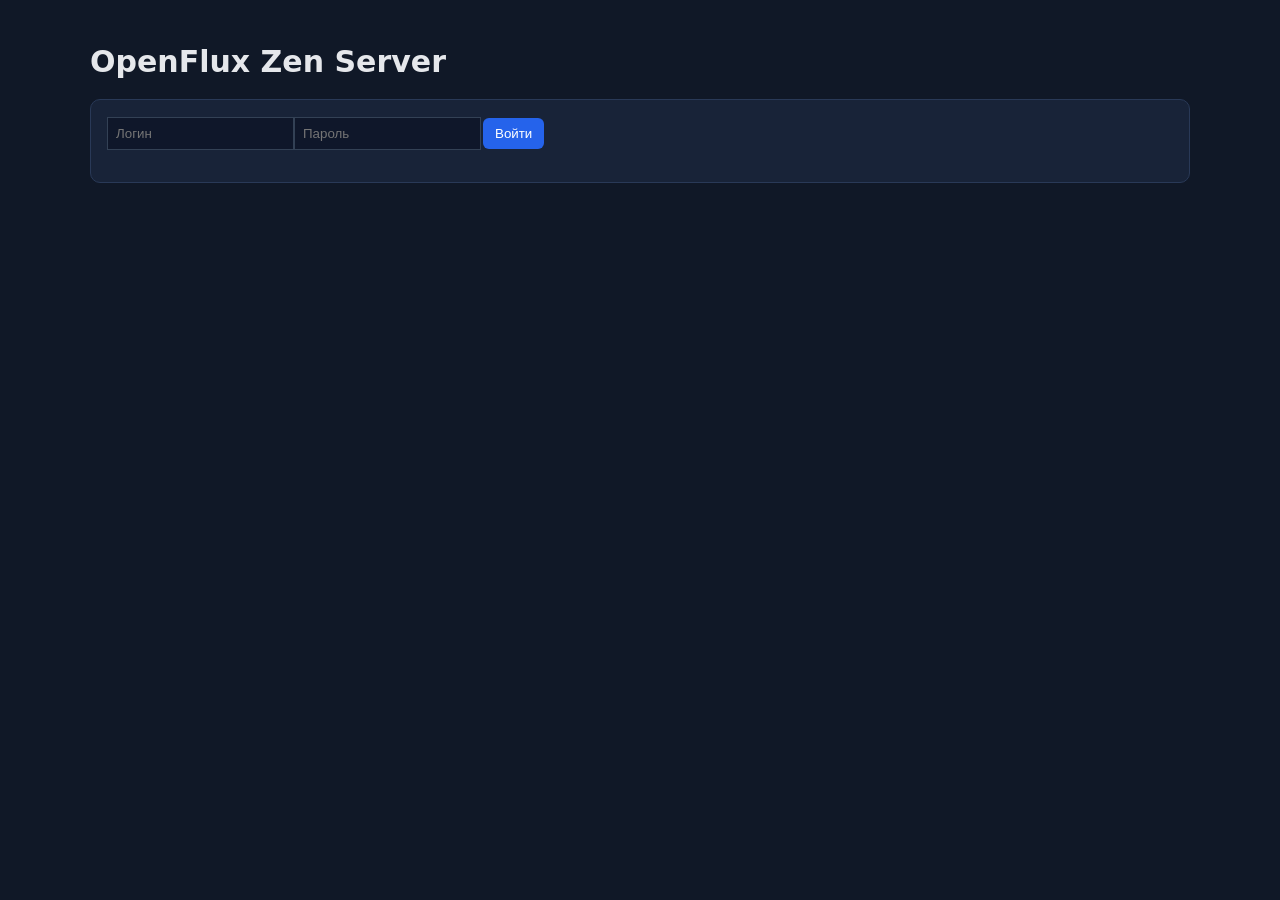
==== src/OpenFlux.Zen.Server/wwwroot/index.html @ 60f4a11e "Implement OpenFlux Zen Server management panel" ====
<!doctype html><html lang="ru"><meta charset="utf-8"><meta name="viewport" content="width=device-width"><title>OpenFlux Zen Server</title><style>body{font:15px system-ui;background:#101827;color:#e5e7eb;margin:0}main{max-width:1100px;margin:auto;padding:24px}.card{background:#182338;border:1px solid #293957;border-radius:10px;padding:16px;margin:12px 0}button{background:#2563eb;color:#fff;border:0;border-radius:6px;padding:8px 12px;margin:2px}input{background:#0f172a;color:#fff;border:1px solid #334155;padding:8px}</style><main><h1>OpenFlux Zen Server</h1><section id="login" class="card"><input id="user" placeholder="Логин"><input id="pass" type="password" placeholder="Пароль"><button onclick="login()">Войти</button><p id="err"></p></section><section id="app" hidden><div class="card">Туннелей: <b id="total">0</b> · Активных: <b id="active">0</b> · Трафик: <b id="traffic">0 B</b></div><div class="card"><button onclick="newTunnel()">Добавить туннель</button><div id="tunnels"></div></div></section></main><script>let token=localStorage.token;const api=(u,o={})=>fetch(u,{...o,headers:{'Content-Type':'application/json',Authorization:'Bearer '+(token||'')}});async function login(){let s=await(await fetch('/api/settings')).json();if(user.value!==s.username){err.textContent='Неверные данные';return}token=pass.value;localStorage.token=token;show()}function logout(){localStorage.removeItem('token');location.reload()}function fmt(n){return n<1024?n+' B':(n/1024).toFixed(1)+' KB'}async function show(){login.hidden=true;app.hidden=false;let ts=await(await api('/api/tunnels')).json();total.textContent=ts.length;active.textContent=ts.filter(x=>x.status==3).length;traffic.textContent=fmt(ts.reduce((a,x)=>a+x.uploadBytes+x.downloadBytes,0));tunnels.innerHTML=ts.map(t=>'<div class="card"><b>'+ (t.name||'Без имени')+'</b> · '+t.role+'/'+t.transport+'<br><button onclick="act(\''+t.id+'\',\'start\')">Запустить</button><button onclick="act(\''+t.id+'\',\'stop\')">Остановить</button><button onclick="del(\''+t.id+'\')">Удалить</button></div>').join('')}async function act(id,a){await api('/api/tunnels/'+id+'/'+a,{method:'POST'});show()}async function del(id){await api('/api/tunnels/'+id,{method:'DELETE'});show()}async function newTunnel(){let name=prompt('Имя туннеля','Tunnel-'+Date.now());if(name)await api('/api/tunnels',{method:'POST',body:JSON.stringify({name,role:'client',inbound:'socks5',transport:'yandex',mode:'l4',socksAddress:':1080',enabled:false})});show()}if(token)show();</script>
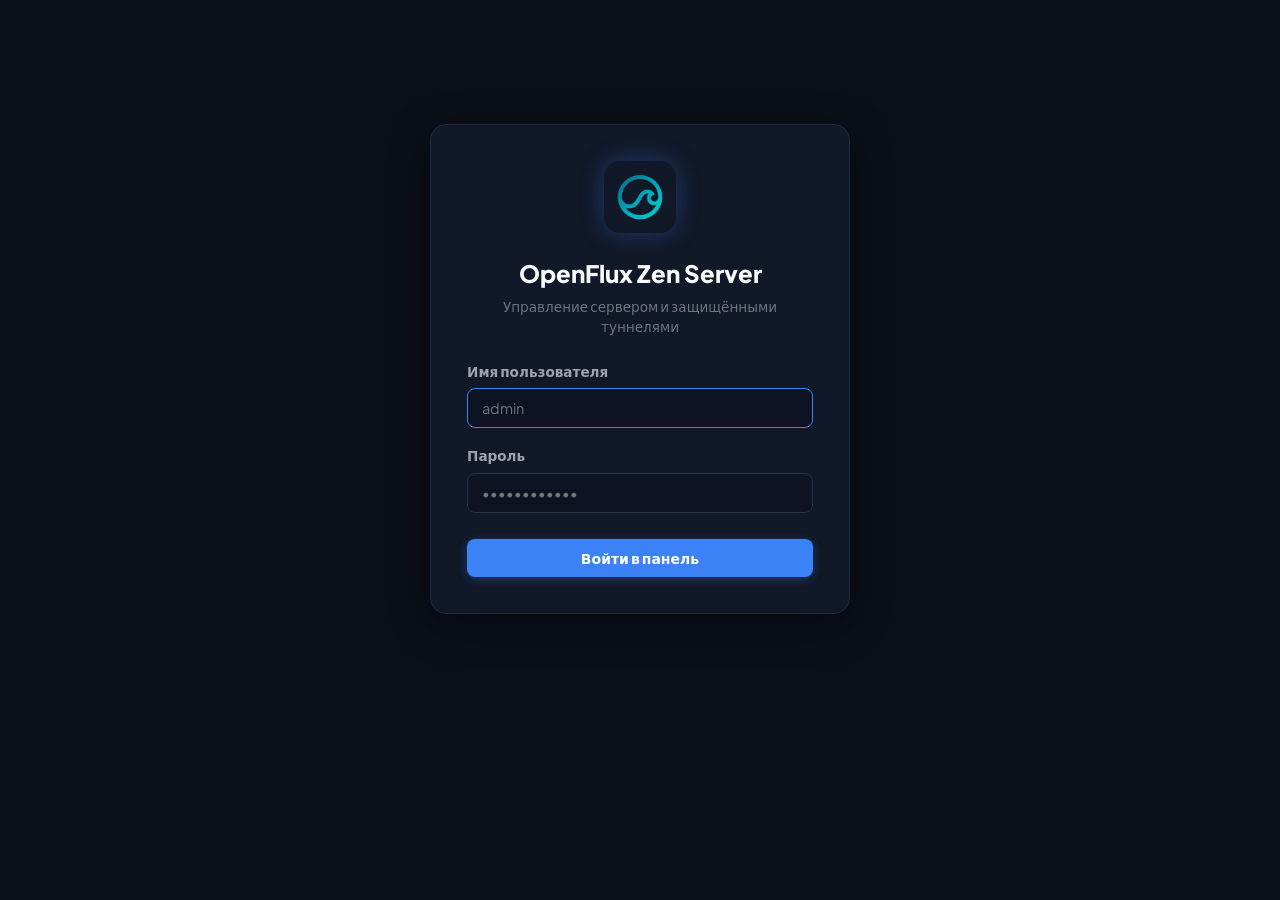
==== commit 841fb070: "feat: complete production-ready OpenFlux Zen Server web management panel" ====
--- a/src/OpenFlux.Zen.Server/wwwroot/index.html
+++ b/src/OpenFlux.Zen.Server/wwwroot/index.html
@@ -1 +1,1379 @@
-<!doctype html><html lang="ru"><meta charset="utf-8"><meta name="viewport" content="width=device-width"><title>OpenFlux Zen Server</title><style>body{font:15px system-ui;background:#101827;color:#e5e7eb;margin:0}main{max-width:1100px;margin:auto;padding:24px}.card{background:#182338;border:1px solid #293957;border-radius:10px;padding:16px;margin:12px 0}button{background:#2563eb;color:#fff;border:0;border-radius:6px;padding:8px 12px;margin:2px}input{background:#0f172a;color:#fff;border:1px solid #334155;padding:8px}</style><main><h1>OpenFlux Zen Server</h1><section id="login" class="card"><input id="user" placeholder="Логин"><input id="pass" type="password" placeholder="Пароль"><button onclick="login()">Войти</button><p id="err"></p></section><section id="app" hidden><div class="card">Туннелей: <b id="total">0</b> · Активных: <b id="active">0</b> · Трафик: <b id="traffic">0 B</b></div><div class="card"><button onclick="newTunnel()">Добавить туннель</button><div id="tunnels"></div></div></section></main><script>let token=localStorage.token;const api=(u,o={})=>fetch(u,{...o,headers:{'Content-Type':'application/json',Authorization:'Bearer '+(token||'')}});async function login(){let s=await(await fetch('/api/settings')).json();if(user.value!==s.username){err.textContent='Неверные данные';return}token=pass.value;localStorage.token=token;show()}function logout(){localStorage.removeItem('token');location.reload()}function fmt(n){return n<1024?n+' B':(n/1024).toFixed(1)+' KB'}async function show(){login.hidden=true;app.hidden=false;let ts=await(await api('/api/tunnels')).json();total.textContent=ts.length;active.textContent=ts.filter(x=>x.status==3).length;traffic.textContent=fmt(ts.reduce((a,x)=>a+x.uploadBytes+x.downloadBytes,0));tunnels.innerHTML=ts.map(t=>'<div class="card"><b>'+ (t.name||'Без имени')+'</b> · '+t.role+'/'+t.transport+'<br><button onclick="act(\''+t.id+'\',\'start\')">Запустить</button><button onclick="act(\''+t.id+'\',\'stop\')">Остановить</button><button onclick="del(\''+t.id+'\')">Удалить</button></div>').join('')}async function act(id,a){await api('/api/tunnels/'+id+'/'+a,{method:'POST'});show()}async function del(id){await api('/api/tunnels/'+id,{method:'DELETE'});show()}async function newTunnel(){let name=prompt('Имя туннеля','Tunnel-'+Date.now());if(name)await api('/api/tunnels',{method:'POST',body:JSON.stringify({name,role:'client',inbound:'socks5',transport:'yandex',mode:'l4',socksAddress:':1080',enabled:false})});show()}if(token)show();</script>
+<!DOCTYPE html>
+<html lang="ru">
+<head>
+  <meta charset="utf-8" />
+  <meta name="viewport" content="width=device-width, initial-scale=1.0" />
+  <title>OpenFlux Zen Server</title>
+  <link rel="icon" type="image/png" href="assets/logo/transparent/web/favicon-32x32.png" />
+  <link rel="apple-touch-icon" href="assets/logo/transparent/web/apple-touch-icon-180x180.png" />
+  <link rel="preconnect" href="https://fonts.googleapis.com">
+  <link rel="preconnect" href="https://fonts.gstatic.com" crossorigin>
+  <link href="https://fonts.googleapis.com/css2?family=JetBrains+Mono:wght@400;600&family=Plus+Jakarta+Sans:wght@400;500;600;700;800&display=swap" rel="stylesheet">
+  <style>
+    :root {
+      --bg: #0b0f19;
+      --card-bg: #111827;
+      --card-border: #1f293d;
+      --card-hover: #162035;
+      --accent: #3b82f6;
+      --accent-glow: rgba(59, 130, 246, 0.35);
+      --accent-hover: #2563eb;
+      --success: #10b981;
+      --success-glow: rgba(16, 185, 129, 0.3);
+      --warning: #f59e0b;
+      --danger: #ef4444;
+      --text: #f9fafb;
+      --text-muted: #9ca3af;
+      --text-dim: #6b7280;
+      --input-bg: #0d1322;
+      --input-border: #26334d;
+      --radius: 12px;
+      --font: 'Plus Jakarta Sans', system-ui, -apple-system, sans-serif;
+      --font-mono: 'JetBrains Mono', monospace;
+    }
+
+    * { box-sizing: border-box; margin: 0; padding: 0; }
+    body {
+      background-color: var(--bg);
+      color: var(--text);
+      font-family: var(--font);
+      min-height: 100vh;
+      display: flex;
+      flex-direction: column;
+      line-height: 1.5;
+    }
+
+    /* Scrollbars */
+    ::-webkit-scrollbar { width: 8px; height: 8px; }
+    ::-webkit-scrollbar-track { background: var(--bg); }
+    ::-webkit-scrollbar-thumb { background: #22304d; border-radius: 4px; }
+    ::-webkit-scrollbar-thumb:hover { background: #32476d; }
+
+    /* Layout */
+    .container { width: 100%; max-width: 1280px; margin: 0 auto; padding: 0 20px; }
+    header {
+      background: rgba(17, 24, 39, 0.85);
+      backdrop-filter: blur(12px);
+      border-bottom: 1px solid var(--card-border);
+      position: sticky;
+      top: 0;
+      z-index: 100;
+    }
+    .nav-inner {
+      display: flex;
+      align-items: center;
+      justify-content: space-between;
+      height: 70px;
+    }
+    .brand {
+      display: flex;
+      align-items: center;
+      gap: 12px;
+      text-decoration: none;
+      color: var(--text);
+    }
+    .brand img {
+      width: 42px;
+      height: 42px;
+      border-radius: 10px;
+      box-shadow: 0 0 15px var(--accent-glow);
+    }
+    .brand-title { font-weight: 800; font-size: 1.25rem; letter-spacing: -0.5px; }
+    .brand-title span { color: var(--accent); }
+    .brand-badge {
+      font-size: 0.7rem;
+      background: rgba(59, 130, 246, 0.15);
+      color: #60a5fa;
+      border: 1px solid rgba(59, 130, 246, 0.3);
+      padding: 2px 8px;
+      border-radius: 20px;
+      font-weight: 600;
+    }
+
+    .nav-links { display: flex; gap: 8px; align-items: center; }
+    .nav-btn {
+      background: transparent;
+      border: 1px solid transparent;
+      color: var(--text-muted);
+      padding: 8px 16px;
+      border-radius: 8px;
+      font-size: 0.9rem;
+      font-weight: 600;
+      cursor: pointer;
+      transition: all 0.2s;
+    }
+    .nav-btn:hover { color: var(--text); background: var(--card-hover); }
+    .nav-btn.active {
+      color: #fff;
+      background: rgba(59, 130, 246, 0.15);
+      border-color: rgba(59, 130, 246, 0.3);
+    }
+
+    /* Buttons */
+    .btn {
+      display: inline-flex;
+      align-items: center;
+      justify-content: center;
+      gap: 8px;
+      padding: 9px 18px;
+      border-radius: 8px;
+      font-family: var(--font);
+      font-size: 0.875rem;
+      font-weight: 600;
+      cursor: pointer;
+      border: 1px solid transparent;
+      transition: all 0.2s;
+      white-space: nowrap;
+    }
+    .btn-primary {
+      background: var(--accent);
+      color: #fff;
+      box-shadow: 0 2px 10px var(--accent-glow);
+    }
+    .btn-primary:hover { background: var(--accent-hover); box-shadow: 0 4px 14px var(--accent-glow); }
+    .btn-success { background: var(--success); color: #fff; }
+    .btn-success:hover { background: #059669; }
+    .btn-danger { background: var(--danger); color: #fff; }
+    .btn-danger:hover { background: #dc2626; }
+    .btn-outline {
+      background: transparent;
+      border-color: var(--card-border);
+      color: var(--text-muted);
+    }
+    .btn-outline:hover { background: var(--card-hover); color: var(--text); border-color: #3b4d6e; }
+    .btn-sm { padding: 6px 12px; font-size: 0.8rem; border-radius: 6px; }
+
+    /* Cards */
+    .card {
+      background: var(--card-bg);
+      border: 1px solid var(--card-border);
+      border-radius: var(--radius);
+      padding: 24px;
+      box-shadow: 0 4px 20px rgba(0, 0, 0, 0.2);
+    }
+
+    /* Stats Grid */
+    .stats-grid {
+      display: grid;
+      grid-template-columns: repeat(auto-fit, minmax(260px, 1fr));
+      gap: 20px;
+      margin: 28px 0;
+    }
+    .stat-card {
+      background: linear-gradient(135deg, #111827 0%, #131d33 100%);
+      border: 1px solid var(--card-border);
+      border-radius: var(--radius);
+      padding: 20px;
+      position: relative;
+      overflow: hidden;
+    }
+    .stat-card::after {
+      content: '';
+      position: absolute;
+      top: 0;
+      right: 0;
+      width: 100px;
+      height: 100px;
+      background: radial-gradient(circle, var(--accent-glow) 0%, transparent 70%);
+      opacity: 0.5;
+      pointer-events: none;
+    }
+    .stat-header { display: flex; justify-content: space-between; align-items: center; margin-bottom: 12px; }
+    .stat-label { font-size: 0.85rem; color: var(--text-muted); font-weight: 600; text-transform: uppercase; letter-spacing: 0.5px; }
+    .stat-icon { color: var(--accent); font-size: 1.25rem; }
+    .stat-value { font-size: 1.75rem; font-weight: 800; color: #fff; letter-spacing: -0.5px; }
+    .stat-sub { font-size: 0.8rem; color: var(--text-dim); margin-top: 6px; display: flex; gap: 12px; }
+    .stat-sub span { color: var(--text-muted); font-weight: 600; }
+
+    /* Section Headers */
+    .section-bar {
+      display: flex;
+      justify-content: space-between;
+      align-items: center;
+      margin-bottom: 20px;
+      flex-wrap: wrap;
+      gap: 16px;
+    }
+    .section-title { font-size: 1.35rem; font-weight: 700; color: #fff; }
+
+    /* Tunnel Cards List */
+    .tunnel-list { display: flex; flex-direction: column; gap: 16px; }
+    .tunnel-item {
+      background: var(--card-bg);
+      border: 1px solid var(--card-border);
+      border-radius: var(--radius);
+      padding: 20px 24px;
+      transition: all 0.2s;
+    }
+    .tunnel-item:hover { border-color: #2e3e5c; transform: translateY(-2px); }
+    .tunnel-top {
+      display: flex;
+      justify-content: space-between;
+      align-items: center;
+      flex-wrap: wrap;
+      gap: 16px;
+      margin-bottom: 14px;
+    }
+    .tunnel-title-group { display: flex; align-items: center; gap: 14px; }
+    .tunnel-name { font-size: 1.15rem; font-weight: 700; color: #fff; }
+    .badges { display: flex; gap: 8px; flex-wrap: wrap; }
+    .badge {
+      font-size: 0.75rem;
+      font-weight: 700;
+      padding: 3px 10px;
+      border-radius: 6px;
+      text-transform: uppercase;
+      letter-spacing: 0.5px;
+    }
+    .badge-status {
+      display: inline-flex;
+      align-items: center;
+      gap: 6px;
+    }
+    .badge-running { background: rgba(16, 185, 129, 0.15); color: #34d399; border: 1px solid rgba(16, 185, 129, 0.3); }
+    .badge-stopped { background: rgba(107, 114, 128, 0.15); color: #9ca3af; border: 1px solid rgba(107, 114, 128, 0.3); }
+    .badge-starting { background: rgba(245, 158, 11, 0.15); color: #fbbf24; border: 1px solid rgba(245, 158, 11, 0.3); }
+    .badge-failed { background: rgba(239, 68, 68, 0.15); color: #f87171; border: 1px solid rgba(239, 68, 68, 0.3); }
+    .badge-tag { background: #1a2538; color: #93c5fd; border: 1px solid #283955; }
+
+    .pulse {
+      width: 8px;
+      height: 8px;
+      border-radius: 50%;
+      background: #10b981;
+      box-shadow: 0 0 8px #10b981;
+      animation: pulseAnim 2s infinite;
+    }
+    @keyframes pulseAnim {
+      0% { transform: scale(0.95); box-shadow: 0 0 0 0 rgba(16, 185, 129, 0.7); }
+      70% { transform: scale(1); box-shadow: 0 0 0 7px rgba(16, 185, 129, 0); }
+      100% { transform: scale(0.95); box-shadow: 0 0 0 0 rgba(16, 185, 129, 0); }
+    }
+
+    .tunnel-details {
+      display: grid;
+      grid-template-columns: repeat(auto-fit, minmax(180px, 1fr));
+      gap: 16px;
+      background: #0d1424;
+      border: 1px solid #1a2538;
+      border-radius: 10px;
+      padding: 14px 18px;
+      font-size: 0.85rem;
+      margin-bottom: 16px;
+    }
+    .detail-item { display: flex; flex-direction: column; gap: 3px; }
+    .detail-label { color: var(--text-dim); font-size: 0.75rem; text-transform: uppercase; font-weight: 600; }
+    .detail-val { color: var(--text); font-weight: 600; font-family: var(--font-mono); }
+
+    .tunnel-actions {
+      display: flex;
+      justify-content: space-between;
+      align-items: center;
+      flex-wrap: wrap;
+      gap: 12px;
+    }
+    .action-group { display: flex; gap: 8px; align-items: center; }
+
+    /* Switch toggle */
+    .switch-container { display: flex; align-items: center; gap: 8px; cursor: pointer; }
+    .switch {
+      position: relative;
+      display: inline-block;
+      width: 44px;
+      height: 24px;
+    }
+    .switch input { opacity: 0; width: 0; height: 0; }
+    .slider {
+      position: absolute;
+      cursor: pointer;
+      top: 0; left: 0; right: 0; bottom: 0;
+      background-color: #26334d;
+      transition: .3s;
+      border-radius: 24px;
+    }
+    .slider:before {
+      position: absolute;
+      content: "";
+      height: 18px;
+      width: 18px;
+      left: 3px;
+      bottom: 3px;
+      background-color: white;
+      transition: .3s;
+      border-radius: 50%;
+    }
+    input:checked + .slider { background-color: var(--success); }
+    input:checked + .slider:before { transform: translateX(20px); }
+
+    /* Forms & Inputs */
+    .form-group { margin-bottom: 18px; }
+    .form-group label {
+      display: block;
+      font-size: 0.85rem;
+      font-weight: 600;
+      color: var(--text-muted);
+      margin-bottom: 6px;
+    }
+    .form-control {
+      width: 100%;
+      background: var(--input-bg);
+      border: 1px solid var(--input-border);
+      color: #fff;
+      font-family: var(--font);
+      font-size: 0.9rem;
+      padding: 10px 14px;
+      border-radius: 8px;
+      outline: none;
+      transition: border-color 0.2s;
+    }
+    .form-control:focus { border-color: var(--accent); }
+    .form-row { display: grid; grid-template-columns: 1fr 1fr; gap: 16px; }
+
+    /* Modal */
+    .modal-overlay {
+      position: fixed;
+      top: 0; left: 0; right: 0; bottom: 0;
+      background: rgba(0, 0, 0, 0.75);
+      backdrop-filter: blur(6px);
+      display: flex;
+      align-items: center;
+      justify-content: center;
+      z-index: 1000;
+      padding: 20px;
+      opacity: 0;
+      pointer-events: none;
+      transition: opacity 0.2s;
+    }
+    .modal-overlay.open { opacity: 1; pointer-events: auto; }
+    .modal {
+      background: var(--card-bg);
+      border: 1px solid var(--card-border);
+      border-radius: 16px;
+      width: 100%;
+      max-width: 650px;
+      max-height: 90vh;
+      display: flex;
+      flex-direction: column;
+      box-shadow: 0 20px 40px rgba(0, 0, 0, 0.5);
+      animation: modalSlide 0.25s ease-out;
+    }
+    @keyframes modalSlide { from { transform: translateY(20px) scale(0.98); } to { transform: translateY(0) scale(1); } }
+    .modal-header {
+      padding: 20px 24px;
+      border-bottom: 1px solid var(--card-border);
+      display: flex;
+      justify-content: space-between;
+      align-items: center;
+    }
+    .modal-title { font-size: 1.25rem; font-weight: 700; color: #fff; }
+    .modal-close {
+      background: none;
+      border: none;
+      color: var(--text-dim);
+      font-size: 1.5rem;
+      cursor: pointer;
+      line-height: 1;
+    }
+    .modal-close:hover { color: #fff; }
+    .modal-body { padding: 24px; overflow-y: auto; }
+    .modal-footer {
+      padding: 16px 24px;
+      border-top: 1px solid var(--card-border);
+      display: flex;
+      justify-content: flex-end;
+      gap: 12px;
+    }
+
+    /* Terminal / Log Viewer */
+    .terminal-container {
+      background: #070a12;
+      border: 1px solid #1a2538;
+      border-radius: 10px;
+      padding: 16px;
+      font-family: var(--font-mono);
+      font-size: 0.85rem;
+      height: 480px;
+      overflow-y: auto;
+      display: flex;
+      flex-direction: column;
+      gap: 4px;
+    }
+    .log-line { word-break: break-all; white-space: pre-wrap; line-height: 1.4; }
+    .log-stdout { color: #cbd5e1; }
+    .log-stderr { color: #f87171; }
+    .log-system { color: #38bdf8; font-weight: 600; }
+
+    /* Login Screen */
+    .login-container {
+      max-width: 420px;
+      margin: 100px auto 40px auto;
+      padding: 36px;
+      background: var(--card-bg);
+      border: 1px solid var(--card-border);
+      border-radius: 16px;
+      box-shadow: 0 10px 40px rgba(0, 0, 0, 0.4);
+      text-align: center;
+    }
+    .login-logo {
+      width: 72px;
+      height: 72px;
+      margin: 0 auto 16px auto;
+      border-radius: 16px;
+      box-shadow: 0 0 25px var(--accent-glow);
+    }
+    .login-title { font-size: 1.5rem; font-weight: 800; margin-bottom: 6px; }
+    .login-sub { font-size: 0.85rem; color: var(--text-dim); margin-bottom: 24px; }
+
+    /* Tabs Content */
+    .tab-content { display: none; }
+    .tab-content.active { display: block; }
+
+    /* Alert / Toast */
+    #toast-container { position: fixed; bottom: 24px; right: 24px; z-index: 2000; display: flex; flex-direction: column; gap: 10px; }
+    .toast {
+      background: #1e293b;
+      color: #fff;
+      padding: 12px 20px;
+      border-radius: 8px;
+      border-left: 4px solid var(--accent);
+      box-shadow: 0 4px 15px rgba(0,0,0,0.3);
+      font-size: 0.9rem;
+      animation: toastIn 0.3s ease-out;
+    }
+    .toast-success { border-left-color: var(--success); }
+    .toast-danger { border-left-color: var(--danger); }
+    @keyframes toastIn { from { transform: translateX(50px); opacity: 0; } to { transform: translateX(0); opacity: 1; } }
+
+    /* Progress bar */
+    .progress-bar-bg { width: 100%; height: 6px; background: #1a2538; border-radius: 3px; overflow: hidden; margin-top: 4px; }
+    .progress-bar-fill { height: 100%; background: var(--accent); border-radius: 3px; }
+  </style>
+</head>
+<body>
+
+  <!-- App Header -->
+  <header id="app-header" style="display: none;">
+    <div class="container nav-inner">
+      <a href="#" class="brand">
+        <img src="assets/logo/transparent/web/icon-192x192.png" alt="OpenFlux Logo" />
+        <div>
+          <div class="brand-title">OpenFlux <span>Zen</span></div>
+        </div>
+        <span class="brand-badge">Server</span>
+      </a>
+
+      <nav class="nav-links">
+        <button class="nav-btn active" onclick="switchTab('tunnels')">Туннели</button>
+        <button class="nav-btn" onclick="switchTab('logs')">Логи</button>
+        <button class="nav-btn" onclick="switchTab('config')">Конфигурация</button>
+        <button class="nav-btn" onclick="switchTab('settings')">Настройки</button>
+      </nav>
+
+      <div style="display: flex; gap: 10px; align-items: center;">
+        <button class="btn btn-outline btn-sm" onclick="showCredentialsModal()">Ключи входа</button>
+        <button class="btn btn-danger btn-sm" onclick="logout()">Выход</button>
+      </div>
+    </div>
+  </header>
+
+  <div class="container" style="flex: 1; padding-top: 24px; padding-bottom: 40px;">
+
+    <!-- Login View -->
+    <div id="login-view" class="login-container">
+      <img src="assets/logo/transparent/web/icon-192x192.png" class="login-logo" alt="Logo" />
+      <h2 class="login-title">OpenFlux Zen Server</h2>
+      <p class="login-sub">Управление сервером и защищёнными туннелями</p>
+
+      <form id="login-form" onsubmit="event.preventDefault(); doLogin();">
+        <div class="form-group" style="text-align: left;">
+          <label>Имя пользователя</label>
+          <input type="text" id="login-user" class="form-control" placeholder="admin" required autofocus />
+        </div>
+        <div class="form-group" style="text-align: left;">
+          <label>Пароль</label>
+          <input type="password" id="login-pass" class="form-control" placeholder="••••••••••••" required />
+        </div>
+        <button type="submit" class="btn btn-primary" style="width: 100%; margin-top: 8px;">Войти в панель</button>
+      </form>
+    </div>
+
+    <!-- Main View -->
+    <div id="main-view" style="display: none;">
+
+      <!-- Stats Grid -->
+      <div class="stats-grid">
+        <div class="stat-card">
+          <div class="stat-header">
+            <span class="stat-label">Активные туннели</span>
+            <span class="stat-icon">⚡</span>
+          </div>
+          <div class="stat-value" id="stat-active-tunnels">0 / 0</div>
+          <div class="stat-sub">Всего создано: <span id="stat-total-tunnels">0</span></div>
+        </div>
+
+        <div class="stat-card">
+          <div class="stat-header">
+            <span class="stat-label">Общий трафик</span>
+            <span class="stat-icon">📊</span>
+          </div>
+          <div class="stat-value" id="stat-total-traffic">0 B</div>
+          <div class="stat-sub">
+            <span>↑ <span id="stat-upload">0 B</span></span>
+            <span>↓ <span id="stat-download">0 B</span></span>
+          </div>
+        </div>
+
+        <div class="stat-card">
+          <div class="stat-header">
+            <span class="stat-label">Ресурсы хоста</span>
+            <span class="stat-icon">💻</span>
+          </div>
+          <div class="stat-value"><span id="stat-cpu">0%</span> CPU</div>
+          <div class="stat-sub">RAM: <span id="stat-ram">0 / 0 MB</span> (<span id="stat-ram-pct">0%</span>)</div>
+        </div>
+
+        <div class="stat-card">
+          <div class="stat-header">
+            <span class="stat-label">Аптайм и система</span>
+            <span class="stat-icon">⏱️</span>
+          </div>
+          <div class="stat-value" id="stat-uptime" style="font-size: 1.4rem;">0m</div>
+          <div class="stat-sub"><span id="stat-os">Linux</span> • <span id="stat-arch">x64</span></div>
+        </div>
+      </div>
+
+      <!-- Tab: Tunnels -->
+      <div id="tab-tunnels" class="tab-content active">
+        <div class="section-bar">
+          <h3 class="section-title">Список туннелей</h3>
+          <div style="display: flex; gap: 10px;">
+            <button class="btn btn-outline btn-sm" onclick="loadTunnels()">Обновить</button>
+            <button class="btn btn-primary" onclick="openTunnelModal()">+ Добавить туннель</button>
+          </div>
+        </div>
+
+        <div id="tunnel-list" class="tunnel-list">
+          <!-- Populated by JS -->
+        </div>
+      </div>
+
+      <!-- Tab: Logs -->
+      <div id="tab-logs" class="tab-content">
+        <div class="section-bar">
+          <h3 class="section-title">Системные логи</h3>
+          <div style="display: flex; gap: 10px; align-items: center;">
+            <select id="log-target-select" class="form-control" style="width: auto;" onchange="loadActiveLogs()">
+              <option value="system">Лог панели (System)</option>
+            </select>
+            <button class="btn btn-outline btn-sm" onclick="loadActiveLogs()">Обновить</button>
+            <button class="btn btn-outline btn-sm" onclick="clearCurrentLogs()">Очистить</button>
+          </div>
+        </div>
+
+        <div class="terminal-container" id="terminal-output">
+          <div class="log-line log-system">Загрузка логов...</div>
+        </div>
+      </div>
+
+      <!-- Tab: Config Export / Import -->
+      <div id="tab-config" class="tab-content">
+        <div class="section-bar">
+          <h3 class="section-title">Резервное копирование и перенос</h3>
+        </div>
+
+        <div class="card" style="margin-bottom: 24px;">
+          <h4 style="margin-bottom: 8px;">Экспорт конфигурации (JSON)</h4>
+          <p style="color: var(--text-dim); margin-bottom: 16px; font-size: 0.9rem;">
+            Выгрузите все настройки и конфигурации ваших туннелей для резервной копии или переноса на другой сервер.
+          </p>
+          <div style="display: flex; gap: 10px;">
+            <button class="btn btn-primary" onclick="downloadConfig()">Скачать файл конфигурации</button>
+            <button class="btn btn-outline" onclick="copyConfigToClipboard()">Скопировать JSON</button>
+          </div>
+        </div>
+
+        <div class="card">
+          <h4 style="margin-bottom: 8px;">Импорт конфигурации (JSON)</h4>
+          <p style="color: var(--text-dim); margin-bottom: 16px; font-size: 0.9rem;">
+            Вставьте экспортированный JSON или загрузите файл. Существующие туннели будут обновлены, новые — добавлены.
+          </p>
+          <div class="form-group">
+            <textarea id="import-json" class="form-control" style="font-family: var(--font-mono); height: 180px;" placeholder="Вставьте JSON конфигурацию..."></textarea>
+          </div>
+          <button class="btn btn-success" onclick="importConfig()">Применить конфигурацию</button>
+        </div>
+      </div>
+
+      <!-- Tab: Settings -->
+      <div id="tab-settings" class="tab-content">
+        <div class="section-bar">
+          <h3 class="section-title">Настройки панели</h3>
+        </div>
+
+        <div class="card" style="margin-bottom: 24px;">
+          <h4 style="margin-bottom: 14px;">Безопасность и пароль</h4>
+          <form onsubmit="event.preventDefault(); changePassword();" style="max-width: 480px;">
+            <div class="form-group">
+              <label>Текущий пароль</label>
+              <input type="password" id="cur-pass" class="form-control" required />
+            </div>
+            <div class="form-group">
+              <label>Новый пароль</label>
+              <input type="password" id="new-pass" class="form-control" required />
+            </div>
+            <button type="submit" class="btn btn-primary">Сменить пароль</button>
+          </form>
+        </div>
+
+        <div class="card" style="margin-bottom: 24px;">
+          <h4 style="margin-bottom: 8px;">Секретный путь панели</h4>
+          <p style="color: var(--text-dim); margin-bottom: 16px; font-size: 0.9rem;">
+            Случайный путь URL обеспечивает защиту от сканеров и ботов. Доступ возможен только по этому пути.
+          </p>
+          <div style="display: flex; gap: 12px; align-items: center;">
+            <input type="text" id="setting-secret-path" class="form-control" readonly style="max-width: 320px; font-family: var(--font-mono);" />
+            <button class="btn btn-outline" onclick="regenerateSecretPath()">Сгенерировать новый</button>
+          </div>
+        </div>
+
+        <div class="card" style="border-color: rgba(239, 68, 68, 0.4); background: rgba(239, 68, 68, 0.03);">
+          <h4 style="color: var(--danger); margin-bottom: 8px;">Опасная зона: Полное удаление</h4>
+          <p style="color: var(--text-dim); margin-bottom: 16px; font-size: 0.9rem;">
+            Полностью удаляет OpenFlux Zen Server, все туннели, базу данных, логи, автозапуск и службы без остатков в системе. Все SSL-сертификаты на сервере сохраняются.
+          </p>
+          <button class="btn btn-danger" onclick="openUninstallModal()">Полностью удалить панель</button>
+        </div>
+      </div>
+
+    </div>
+  </div>
+
+  <!-- Tunnel Modal (Add / Edit) -->
+  <div id="tunnel-modal" class="modal-overlay">
+    <div class="modal">
+      <div class="modal-header">
+        <h4 class="modal-title" id="tunnel-modal-title">Новый туннель</h4>
+        <button class="modal-close" onclick="closeTunnelModal()">&times;</button>
+      </div>
+      <div class="modal-body">
+        <form id="tunnel-form">
+          <input type="hidden" id="tunnel-id" />
+
+          <div class="form-group">
+            <label>Название туннеля</label>
+            <input type="text" id="tunnel-name" class="form-control" placeholder="Yandex Exit Server" required />
+          </div>
+
+          <div class="form-row">
+            <div class="form-group">
+              <label>Роль (Role)</label>
+              <select id="tunnel-role" class="form-control" onchange="onRoleChange()">
+                <option value="exit">exit (Выходная нода / сервер)</option>
+                <option value="client">client (Клиент)</option>
+                <option value="bench-send">bench-send (Бенчмарк отправитель)</option>
+                <option value="bench-sink">bench-sink (Бенчмарк получатель)</option>
+              </select>
+            </div>
+            <div class="form-group">
+              <label>Транспорт (Transport)</label>
+              <select id="tunnel-transport" class="form-control" onchange="onTransportChange()">
+                <option value="yandex">yandex (Yandex.Docs WebSocket)</option>
+                <option value="vyandex">vyandex (Yandex Volga HTTP relay)</option>
+                <option value="oneme">oneme (MAX / OneMe WebRTC)</option>
+                <option value="cupsonline">cupsonline (Centrifugo Rooms)</option>
+                <option value="mailru">mailru (Mail.ru Docs WebSocket)</option>
+              </select>
+            </div>
+          </div>
+
+          <!-- Exit Mode -->
+          <div id="group-exit" class="form-row">
+            <div class="form-group">
+              <label>Режим выхода (Mode)</label>
+              <select id="tunnel-mode" class="form-control">
+                <option value="l4">l4 / proxy (gVisor stream proxy, универсальный)</option>
+                <option value="l3">l3 (Сырой SNAT/DNAT, Linux root/raw)</option>
+              </select>
+            </div>
+            <div class="form-group">
+              <label>Egress IP (--local-ip, для L3)</label>
+              <input type="text" id="tunnel-local-ip" class="form-control" placeholder="Автоопределение" />
+            </div>
+          </div>
+
+          <!-- Client Inbound -->
+          <div id="group-client" class="form-row" style="display: none;">
+            <div class="form-group">
+              <label>Входящий интерфейс (Inbound)</label>
+              <select id="tunnel-inbound" class="form-control">
+                <option value="socks5">socks5 (SOCKS5 прокси)</option>
+                <option value="tun">tun (utun интерфейс)</option>
+              </select>
+            </div>
+            <div class="form-group">
+              <label>Адрес SOCKS5 (--socks5)</label>
+              <input type="text" id="tunnel-socks5" class="form-control" value=":1080" />
+            </div>
+          </div>
+
+          <!-- URL / Links -->
+          <div id="group-url" class="form-group">
+            <label id="tunnel-url-label">URL документа (--url)</label>
+            <input type="text" id="tunnel-url" class="form-control" placeholder="https://docs.yandex.ru/docs/view?url=..." />
+          </div>
+
+          <!-- OneMe Fields -->
+          <div id="group-oneme" class="form-row" style="display: none;">
+            <div class="form-group">
+              <label>MAX Token (--maxToken)</label>
+              <input type="text" id="tunnel-maxtoken" class="form-control" placeholder="Токен авторизации MAX" />
+            </div>
+            <div class="form-group">
+              <label>MAX User ID (--maxUid)</label>
+              <input type="text" id="tunnel-maxuid" class="form-control" placeholder="ID пользователя" />
+            </div>
+          </div>
+
+          <div class="form-row">
+            <div class="form-group">
+              <label>Кодек (Codec)</label>
+              <select id="tunnel-codec" class="form-control">
+                <option value="batched">batched (zstd + coalescing, по умолчанию)</option>
+                <option value="legacy">legacy (per-packet LZ4)</option>
+              </select>
+            </div>
+            <div class="form-group">
+              <label>Ключ шифрования (AES-256-GCM)</label>
+              <input type="text" id="tunnel-encryption" class="form-control" placeholder="Необязательно (общий секрет)" />
+            </div>
+          </div>
+
+          <div class="form-row">
+            <div class="form-group">
+              <label>Лимит клиентов (0 = без лимита)</label>
+              <input type="number" id="tunnel-client-limit" class="form-control" value="0" min="0" />
+            </div>
+            <div class="form-group">
+              <label>Лимит трафика в МБ (0 = без лимита)</label>
+              <input type="number" id="tunnel-traffic-limit" class="form-control" value="0" min="0" />
+            </div>
+          </div>
+
+          <div class="form-group">
+            <label>Дополнительные параметры CLI</label>
+            <input type="text" id="tunnel-extra-args" class="form-control" placeholder="Например: --bench-bytes=100" />
+          </div>
+
+          <div class="form-group">
+            <label class="switch-container">
+              <span class="switch">
+                <input type="checkbox" id="tunnel-enabled" checked />
+                <span class="slider"></span>
+              </span>
+              <span>Включить туннель (автозапуск и восстановление)</span>
+            </label>
+          </div>
+        </form>
+      </div>
+      <div class="modal-footer">
+        <button class="btn btn-outline" onclick="closeTunnelModal()">Отмена</button>
+        <button class="btn btn-primary" onclick="saveTunnel()">Сохранить</button>
+      </div>
+    </div>
+  </div>
+
+  <!-- Credentials Modal -->
+  <div id="creds-modal" class="modal-overlay">
+    <div class="modal">
+      <div class="modal-header">
+        <h4 class="modal-title">Данные для входа в панель</h4>
+        <button class="modal-close" onclick="closeCredentialsModal()">&times;</button>
+      </div>
+      <div class="modal-body">
+        <div class="form-group">
+          <label>Логин</label>
+          <input type="text" id="cred-user" class="form-control" readonly />
+        </div>
+        <div class="form-group">
+          <label>Пароль</label>
+          <input type="text" id="cred-pass" class="form-control" readonly />
+        </div>
+        <div class="form-group">
+          <label>Локальная ссылка</label>
+          <input type="text" id="cred-local-url" class="form-control" readonly />
+        </div>
+        <div class="form-group">
+          <label>Публичная ссылка</label>
+          <input type="text" id="cred-public-url" class="form-control" readonly />
+        </div>
+      </div>
+      <div class="modal-footer">
+        <button class="btn btn-primary" onclick="closeCredentialsModal()">Понятно</button>
+      </div>
+    </div>
+  </div>
+
+  <!-- Uninstall Modal -->
+  <div id="uninstall-modal" class="modal-overlay">
+    <div class="modal">
+      <div class="modal-header">
+        <h4 class="modal-title" style="color: var(--danger);">Подтверждение полного удаления</h4>
+        <button class="modal-close" onclick="closeUninstallModal()">&times;</button>
+      </div>
+      <div class="modal-body">
+        <p style="margin-bottom: 16px; color: #fca5a5;">
+          Внимание! Будут безвозвратно удалены все файлы OpenFlux Zen Server, база данных туннелей, настройки и служба автозапуска.
+          Все SSL-сертификаты на сервере останутся в сохранности.
+        </p>
+        <div class="form-group">
+          <label>Введите ваш пароль администратора для подтверждения</label>
+          <input type="password" id="uninstall-pass" class="form-control" placeholder="Пароль администратора" required />
+        </div>
+      </div>
+      <div class="modal-footer">
+        <button class="btn btn-outline" onclick="closeUninstallModal()">Отмена</button>
+        <button class="btn btn-danger" onclick="executeUninstall()">Да, полностью удалить</button>
+      </div>
+    </div>
+  </div>
+
+  <!-- Toast notifications -->
+  <div id="toast-container"></div>
+
+  <script>
+    // Relative API Helper (works under any secretPath mount)
+    const api = async (endpoint, options = {}) => {
+      const token = localStorage.getItem('zen_token');
+      const headers = { 'Content-Type': 'application/json', ...(options.headers || {}) };
+      if (token) headers['Authorization'] = 'Bearer ' + token;
+      
+      const res = await fetch(endpoint, { ...options, headers });
+      if (res.status === 401 && !endpoint.includes('auth/login')) {
+        logout();
+        throw new Error('Unauthorized');
+      }
+      return res;
+    };
+
+    function toast(msg, type = 'info') {
+      const container = document.getElementById('toast-container');
+      const el = document.createElement('div');
+      el.className = `toast toast-${type}`;
+      el.textContent = msg;
+      container.appendChild(el);
+      setTimeout(() => el.remove(), 4000);
+    }
+
+    function fmtBytes(b) {
+      if (!b || b <= 0) return '0 B';
+      const u = ['B', 'KB', 'MB', 'GB', 'TB'];
+      const i = Math.floor(Math.log(b) / Math.log(1024));
+      return (b / Math.pow(1024, i)).toFixed(i > 1 ? 2 : 0) + ' ' + u[i];
+    }
+
+    // Auth
+    async function doLogin() {
+      const u = document.getElementById('login-user').value.trim();
+      const p = document.getElementById('login-pass').value;
+      try {
+        const res = await api('api/auth/login', {
+          method: 'POST',
+          body: JSON.stringify({ username: u, password: p })
+        });
+        const data = await res.json();
+        if (data.success) {
+          localStorage.setItem('zen_token', data.token);
+          initApp();
+          toast('Успешный вход в панель', 'success');
+        } else {
+          toast(data.message || 'Ошибка входа', 'danger');
+        }
+      } catch (err) {
+        toast('Ошибка соединения с сервером', 'danger');
+      }
+    }
+
+    function logout() {
+      localStorage.removeItem('zen_token');
+      api('api/auth/logout', { method: 'POST' }).catch(() => {});
+      document.getElementById('app-header').style.display = 'none';
+      document.getElementById('main-view').style.display = 'none';
+      document.getElementById('login-view').style.display = 'block';
+    }
+
+    async function checkAuth() {
+      const token = localStorage.getItem('zen_token');
+      if (!token) return false;
+      try {
+        const res = await api('api/auth/me');
+        if (res.ok) {
+          const data = await res.json();
+          document.getElementById('setting-secret-path').value = '/' + data.secretPath + '/';
+          return true;
+        }
+      } catch {}
+      return false;
+    }
+
+    // App Init
+    async function initApp() {
+      const isAuthed = await checkAuth();
+      if (!isAuthed) {
+        logout();
+        return;
+      }
+      document.getElementById('login-view').style.display = 'none';
+      document.getElementById('app-header').style.display = 'block';
+      document.getElementById('main-view').style.display = 'block';
+
+      loadStats();
+      loadTunnels();
+      setInterval(loadStats, 5000);
+    }
+
+    // Tab Switching
+    function switchTab(tabId) {
+      document.querySelectorAll('.nav-btn').forEach(b => b.classList.remove('active'));
+      document.querySelectorAll('.tab-content').forEach(c => c.classList.remove('active'));
+      const activeBtn = Array.from(document.querySelectorAll('.nav-btn')).find(b => b.getAttribute('onclick').includes(tabId));
+      if (activeBtn) activeBtn.classList.add('active');
+      const tabEl = document.getElementById('tab-' + tabId);
+      if (tabEl) tabEl.classList.add('active');
+
+      if (tabId === 'logs') loadActiveLogs();
+      if (tabId === 'settings') loadSettings();
+    }
+
+    // Stats
+    async function loadStats() {
+      try {
+        const res = await api('api/stats');
+        if (!res.ok) return;
+        const s = await res.json();
+        document.getElementById('stat-active-tunnels').textContent = `${s.activeTunnels} / ${s.totalTunnels}`;
+        document.getElementById('stat-total-tunnels').textContent = s.totalTunnels;
+        document.getElementById('stat-total-traffic').textContent = fmtBytes(s.totalUploadBytes + s.totalDownloadBytes);
+        document.getElementById('stat-upload').textContent = fmtBytes(s.totalUploadBytes);
+        document.getElementById('stat-download').textContent = fmtBytes(s.totalDownloadBytes);
+        document.getElementById('stat-cpu').textContent = s.cpuUsagePercent + '%';
+        document.getElementById('stat-ram').textContent = `${fmtBytes(s.memoryUsedBytes)} / ${fmtBytes(s.memoryTotalBytes)}`;
+        document.getElementById('stat-ram-pct').textContent = s.memoryUsagePercent + '%';
+        document.getElementById('stat-uptime').textContent = s.panelUptime || '0m';
+        document.getElementById('stat-os').textContent = s.operatingSystem || 'Linux';
+        document.getElementById('stat-arch').textContent = s.architecture || 'x64';
+      } catch {}
+    }
+
+    // Tunnels
+    let tunnelsData = [];
+    async function loadTunnels() {
+      try {
+        const res = await api('api/tunnels');
+        if (!res.ok) return;
+        tunnelsData = await res.json();
+        renderTunnels(tunnelsData);
+        updateLogSelect(tunnelsData);
+      } catch (e) {
+        toast('Ошибка загрузки туннелей', 'danger');
+      }
+    }
+
+    function renderTunnels(list) {
+      const container = document.getElementById('tunnel-list');
+      if (list.length === 0) {
+        container.innerHTML = `
+          <div class="card" style="text-align: center; padding: 40px; color: var(--text-dim);">
+            <div style="font-size: 2.5rem; margin-bottom: 10px;">🔌</div>
+            <h4>Нет настроенных туннелей</h4>
+            <p style="margin-top: 6px;">Нажмите кнопку «Добавить туннель», чтобы создать ваш первый OpenFlux туннель.</p>
+          </div>
+        `;
+        return;
+      }
+
+      container.innerHTML = list.map(t => {
+        let statusBadge = '<span class="badge badge-status badge-stopped">Остановлен</span>';
+        if (t.status === 2) {
+          statusBadge = '<span class="badge badge-status badge-running"><span class="pulse"></span>Активен</span>';
+        } else if (t.status === 1) {
+          statusBadge = '<span class="badge badge-status badge-starting">Запуск...</span>';
+        } else if (t.status === 4) {
+          statusBadge = `<span class="badge badge-status badge-failed" title="${t.errorMessage || ''}">Ошибка</span>`;
+        }
+
+        const isRunning = t.status === 2;
+        const totalBytes = (t.uploadBytes || 0) + (t.downloadBytes || 0);
+        let trafficLimitStr = 'Без лимита';
+        let trafficPct = 0;
+        if (t.trafficLimitBytes > 0) {
+          trafficLimitStr = fmtBytes(t.trafficLimitBytes);
+          trafficPct = Math.min(100, Math.round(totalBytes / t.trafficLimitBytes * 100));
+        }
+
+        const clientLimitStr = t.clientLimit > 0 ? `${t.connectedClients || 0} / ${t.clientLimit}` : `${t.connectedClients || 0} (∞)`;
+
+        return `
+          <div class="tunnel-item">
+            <div class="tunnel-top">
+              <div class="tunnel-title-group">
+                <div class="tunnel-name">${escapeHtml(t.name)}</div>
+                ${statusBadge}
+                <div class="badges">
+                  <span class="badge badge-tag">${t.role}</span>
+                  <span class="badge badge-tag">${t.transport}</span>
+                  <span class="badge badge-tag">${t.role === 'exit' ? t.mode : t.inbound}</span>
+                  <span class="badge badge-tag">${t.codec}</span>
+                </div>
+              </div>
+
+              <div class="switch-container" title="Автовосстановление при перезагрузке хоста">
+                <span class="switch">
+                  <input type="checkbox" ${t.isEnabled ? 'checked' : ''} onchange="toggleTunnel('${t.id}', this.checked)" />
+                  <span class="slider"></span>
+                </span>
+                <span style="font-size: 0.85rem; font-weight: 600; color: ${t.isEnabled ? 'var(--success)' : 'var(--text-dim)'}">
+                  ${t.isEnabled ? 'Включён' : 'Выключен'}
+                </span>
+              </div>
+            </div>
+
+            <div class="tunnel-details">
+              <div class="detail-item">
+                <span class="detail-label">Клиенты</span>
+                <span class="detail-val">${clientLimitStr}</span>
+              </div>
+              <div class="detail-item">
+                <span class="detail-label">Отдано (Upload)</span>
+                <span class="detail-val">↑ ${fmtBytes(t.uploadBytes)}</span>
+              </div>
+              <div class="detail-item">
+                <span class="detail-label">Принято (Download)</span>
+                <span class="detail-val">↓ ${fmtBytes(t.downloadBytes)}</span>
+              </div>
+              <div class="detail-item">
+                <span class="detail-label">Лимит трафика</span>
+                <span class="detail-val">${trafficLimitStr}</span>
+                ${t.trafficLimitBytes > 0 ? `<div class="progress-bar-bg"><div class="progress-bar-fill" style="width: ${trafficPct}%"></div></div>` : ''}
+              </div>
+            </div>
+
+            <div class="tunnel-actions">
+              <div class="action-group">
+                ${isRunning ? 
+                  `<button class="btn btn-danger btn-sm" onclick="stopTunnel('${t.id}')">⏹ Остановить</button>` : 
+                  `<button class="btn btn-success btn-sm" onclick="startTunnel('${t.id}')">▶ Запустить</button>`}
+                <button class="btn btn-outline btn-sm" onclick="viewTunnelLogs('${t.id}')">📄 Логи</button>
+                <button class="btn btn-outline btn-sm" onclick="resetStats('${t.id}')">🔄 Сброс трафика</button>
+              </div>
+
+              <div class="action-group">
+                <button class="btn btn-outline btn-sm" onclick="editTunnel('${t.id}')">✏️ Настроить</button>
+                <button class="btn btn-outline btn-sm" style="color: #ef4444;" onclick="deleteTunnel('${t.id}')">🗑️ Удалить</button>
+              </div>
+            </div>
+          </div>
+        `;
+      }).join('');
+    }
+
+    function escapeHtml(s) {
+      if (!s) return '';
+      return s.replace(/&/g, '&amp;').replace(/</g, '&lt;').replace(/>/g, '&gt;').replace(/"/g, '&quot;');
+    }
+
+    // Tunnel CRUD
+    async function startTunnel(id) {
+      const res = await api(`api/tunnels/${id}/start`, { method: 'POST' });
+      if (res.ok) { toast('Туннель запущен', 'success'); loadTunnels(); }
+      else toast('Не удалось запустить туннель', 'danger');
+    }
+
+    async function stopTunnel(id) {
+      const res = await api(`api/tunnels/${id}/stop`, { method: 'POST' });
+      if (res.ok) { toast('Туннель остановлен', 'info'); loadTunnels(); }
+      else toast('Не удалось остановить туннель', 'danger');
+    }
+
+    async function toggleTunnel(id, enabled) {
+      const res = await api(`api/tunnels/${id}/toggle?enable=${enabled}`, { method: 'POST' });
+      if (res.ok) {
+        toast(enabled ? 'Туннель включён' : 'Туннель выключен', 'info');
+        loadTunnels();
+      }
+    }
+
+    async function resetStats(id) {
+      if (!confirm('Сбросить счётчики трафика для этого туннеля?')) return;
+      await api(`api/tunnels/${id}/reset-stats`, { method: 'POST' });
+      loadTunnels();
+    }
+
+    async function deleteTunnel(id) {
+      if (!confirm('Вы уверены, что хотите удалить этот туннель?')) return;
+      const res = await api(`api/tunnels/${id}`, { method: 'DELETE' });
+      if (res.ok) { toast('Туннель удалён', 'info'); loadTunnels(); }
+    }
+
+    function openTunnelModal(tunnel = null) {
+      document.getElementById('tunnel-id').value = tunnel ? tunnel.id : '';
+      document.getElementById('tunnel-modal-title').textContent = tunnel ? 'Настройка туннеля' : 'Новый туннель';
+      document.getElementById('tunnel-name').value = tunnel ? tunnel.name : 'Tunnel-' + Math.floor(Math.random()*1000);
+      document.getElementById('tunnel-role').value = tunnel ? tunnel.role : 'exit';
+      document.getElementById('tunnel-transport').value = tunnel ? tunnel.transport : 'yandex';
+      document.getElementById('tunnel-mode').value = tunnel ? (tunnel.mode || 'l4') : 'l4';
+      document.getElementById('tunnel-local-ip').value = tunnel ? (tunnel.localIp || '') : '';
+      document.getElementById('tunnel-inbound').value = tunnel ? (tunnel.inbound || 'socks5') : 'socks5';
+      document.getElementById('tunnel-socks5').value = tunnel ? (tunnel.socks5Address || ':1080') : ':1080';
+      document.getElementById('tunnel-url').value = tunnel ? (tunnel.url || '') : '';
+      document.getElementById('tunnel-maxtoken').value = tunnel ? (tunnel.maxToken || '') : '';
+      document.getElementById('tunnel-maxuid').value = tunnel ? (tunnel.maxUid || '') : '';
+      document.getElementById('tunnel-codec').value = tunnel ? (tunnel.codec || 'batched') : 'batched';
+      document.getElementById('tunnel-encryption').value = tunnel ? (tunnel.encryptionKey || '') : '';
+      document.getElementById('tunnel-client-limit').value = tunnel ? tunnel.clientLimit : 0;
+      document.getElementById('tunnel-traffic-limit').value = tunnel && tunnel.trafficLimitBytes > 0 ? Math.round(tunnel.trafficLimitBytes / (1024*1024)) : 0;
+      document.getElementById('tunnel-extra-args').value = tunnel ? (tunnel.extraArgs || '') : '';
+      document.getElementById('tunnel-enabled').checked = tunnel ? tunnel.isEnabled : true;
+
+      onRoleChange();
+      onTransportChange();
+      document.getElementById('tunnel-modal').classList.add('open');
+    }
+
+    function closeTunnelModal() {
+      document.getElementById('tunnel-modal').classList.remove('open');
+    }
+
+    function editTunnel(id) {
+      const t = tunnelsData.find(x => x.id === id);
+      if (t) openTunnelModal(t);
+    }
+
+    function onRoleChange() {
+      const role = document.getElementById('tunnel-role').value;
+      document.getElementById('group-exit').style.display = role === 'exit' ? 'grid' : 'none';
+      document.getElementById('group-client').style.display = role === 'client' ? 'grid' : 'none';
+    }
+
+    function onTransportChange() {
+      const transport = document.getElementById('tunnel-transport').value;
+      document.getElementById('group-oneme').style.display = transport === 'oneme' ? 'grid' : 'none';
+      const urlLabel = document.getElementById('tunnel-url-label');
+      if (transport === 'mailru') urlLabel.textContent = 'Публичная ссылка Mail.ru (--url)';
+      else if (transport === 'cupsonline') urlLabel.textContent = 'Список комнат base64 (--url)';
+      else urlLabel.textContent = 'URL документа (--url)';
+    }
+
+    async function saveTunnel() {
+      const id = document.getElementById('tunnel-id').value;
+      const trafficMB = parseInt(document.getElementById('tunnel-traffic-limit').value) || 0;
+      const payload = {
+        name: document.getElementById('tunnel-name').value.trim(),
+        role: document.getElementById('tunnel-role').value,
+        transport: document.getElementById('tunnel-transport').value,
+        mode: document.getElementById('tunnel-mode').value,
+        localIp: document.getElementById('tunnel-local-ip').value.trim() || null,
+        inbound: document.getElementById('tunnel-inbound').value,
+        socks5Address: document.getElementById('tunnel-socks5').value.trim() || ':1080',
+        url: document.getElementById('tunnel-url').value.trim() || null,
+        maxToken: document.getElementById('tunnel-maxtoken').value.trim() || null,
+        maxUid: document.getElementById('tunnel-maxuid').value.trim() || null,
+        codec: document.getElementById('tunnel-codec').value,
+        encryptionKey: document.getElementById('tunnel-encryption').value.trim() || null,
+        clientLimit: parseInt(document.getElementById('tunnel-client-limit').value) || 0,
+        trafficLimitBytes: trafficMB > 0 ? trafficMB * 1024 * 1024 : 0,
+        extraArgs: document.getElementById('tunnel-extra-args').value.trim() || null,
+        isEnabled: document.getElementById('tunnel-enabled').checked
+      };
+
+      try {
+        let res;
+        if (id) {
+          payload.id = id;
+          res = await api(`api/tunnels/${id}`, { method: 'PUT', body: JSON.stringify(payload) });
+        } else {
+          res = await api('api/tunnels', { method: 'POST', body: JSON.stringify(payload) });
+        }
+
+        if (res.ok) {
+          toast('Туннель успешно сохранён', 'success');
+          closeTunnelModal();
+          loadTunnels();
+        } else {
+          toast('Ошибка при сохранении туннеля', 'danger');
+        }
+      } catch {
+        toast('Ошибка соединения', 'danger');
+      }
+    }
+
+    // Logs
+    function updateLogSelect(list) {
+      const sel = document.getElementById('log-target-select');
+      const cur = sel.value;
+      sel.innerHTML = '<option value="system">Лог панели (System)</option>' +
+        list.map(t => `<option value="${t.id}">${escapeHtml(t.name)}</option>`).join('');
+      if (Array.from(sel.options).some(o => o.value === cur)) sel.value = cur;
+    }
+
+    function viewTunnelLogs(id) {
+      switchTab('logs');
+      const sel = document.getElementById('log-target-select');
+      sel.value = id;
+      loadActiveLogs();
+    }
+
+    async function loadActiveLogs() {
+      const target = document.getElementById('log-target-select').value;
+      const term = document.getElementById('terminal-output');
+      try {
+        let url = target === 'system' ? 'api/logs/system?tail=200' : `api/tunnels/${target}/logs?tail=200`;
+        const res = await api(url);
+        if (!res.ok) return;
+        const lines = await res.json();
+        if (lines.length === 0) {
+          term.innerHTML = '<div class="log-line log-system">Нет записей в журнале логов.</div>';
+          return;
+        }
+
+        if (target === 'system') {
+          term.innerHTML = lines.map(l => `<div class="log-line log-stdout">${escapeHtml(l)}</div>`).join('');
+        } else {
+          term.innerHTML = lines.map(l => {
+            const cls = l.stream === 'stderr' ? 'log-stderr' : (l.stream === 'system' ? 'log-system' : 'log-stdout');
+            return `<div class="log-line ${cls}">[${new Date(l.timestamp).toLocaleTimeString()}] [${l.stream.toUpperCase()}] ${escapeHtml(l.message)}</div>`;
+          }).join('');
+        }
+        term.scrollTop = term.scrollHeight;
+      } catch {}
+    }
+
+    async function clearCurrentLogs() {
+      const target = document.getElementById('log-target-select').value;
+      if (target !== 'system') {
+        await api(`api/tunnels/${target}/logs`, { method: 'DELETE' });
+        toast('Лог туннеля очищен', 'info');
+        loadActiveLogs();
+      }
+    }
+
+    // Config Export / Import
+    async function downloadConfig() {
+      const res = await api('api/config/export');
+      const blob = await res.blob();
+      const a = document.createElement('a');
+      a.href = URL.createObjectURL(blob);
+      a.download = `openflux-config-${new Date().toISOString().slice(0,10)}.json`;
+      a.click();
+      toast('Конфигурация выгружена', 'success');
+    }
+
+    async function copyConfigToClipboard() {
+      const res = await api('api/config/export');
+      const text = await res.text();
+      await navigator.clipboard.writeText(text);
+      toast('JSON скопирован в буфер обмена', 'success');
+    }
+
+    async function importConfig() {
+      const text = document.getElementById('import-json').value.trim();
+      if (!text) { toast('Вставьте JSON', 'danger'); return; }
+      try {
+        const res = await api('api/config/import', { method: 'POST', body: text });
+        const d = await res.json();
+        toast(d.message, d.errors > 0 ? 'warning' : 'success');
+        loadTunnels();
+      } catch {
+        toast('Ошибка импорта JSON', 'danger');
+      }
+    }
+
+    // Credentials Modal
+    async function showCredentialsModal() {
+      try {
+        const res = await api('api/credentials');
+        const c = await res.json();
+        document.getElementById('cred-user').value = c.username;
+        document.getElementById('cred-pass').value = c.password;
+        document.getElementById('cred-local-url').value = c.localUrl;
+        document.getElementById('cred-public-url').value = c.publicUrl || c.localUrl;
+        document.getElementById('creds-modal').classList.add('open');
+      } catch {
+        toast('Не удалось получить данные для входа', 'danger');
+      }
+    }
+    function closeCredentialsModal() {
+      document.getElementById('creds-modal').classList.remove('open');
+    }
+
+    // Settings
+    async function loadSettings() {
+      const res = await api('api/settings');
+      if (res.ok) {
+        const s = await res.json();
+        document.getElementById('setting-secret-path').value = '/' + s.secretPath + '/';
+      }
+    }
+
+    async function changePassword() {
+      const cur = document.getElementById('cur-pass').value;
+      const nw = document.getElementById('new-pass').value;
+      const res = await api('api/auth/change-password', {
+        method: 'POST',
+        body: JSON.stringify({ currentPassword: cur, newPassword: nw })
+      });
+      if (res.ok) {
+        toast('Пароль успешно изменён', 'success');
+        document.getElementById('cur-pass').value = '';
+        document.getElementById('new-pass').value = '';
+      } else {
+        toast('Неверный текущий пароль', 'danger');
+      }
+    }
+
+    async function regenerateSecretPath() {
+      if (!confirm('Сгенерировать новый секретный URL? Текущая ссылка станет недействительной!')) return;
+      const res = await api('api/settings/regenerate-secret', { method: 'POST' });
+      if (res.ok) {
+        const d = await res.json();
+        toast('Секретный путь обновлён! Перенаправление...', 'success');
+        setTimeout(() => {
+          window.location.pathname = '/' + d.secretPath + '/';
+        }, 1500);
+      }
+    }
+
+    // Uninstall
+    function openUninstallModal() {
+      document.getElementById('uninstall-pass').value = '';
+      document.getElementById('uninstall-modal').classList.add('open');
+    }
+    function closeUninstallModal() {
+      document.getElementById('uninstall-modal').classList.remove('open');
+    }
+    async function executeUninstall() {
+      const p = document.getElementById('uninstall-pass').value;
+      if (!p) { toast('Введите пароль', 'danger'); return; }
+      try {
+        const res = await api('api/system/uninstall', {
+          method: 'POST',
+          body: JSON.stringify({ currentPassword: p, newPassword: '' })
+        });
+        if (res.ok) {
+          toast('Панель и службы удаляются... Сервер останавливается.', 'warning');
+          closeUninstallModal();
+          setTimeout(() => {
+            document.body.innerHTML = '<div style="padding: 40px; text-align: center; color: #fff;"><h1>OpenFlux Zen Server полностью удалён из системы.</h1></div>';
+          }, 2000);
+        } else {
+          toast('Неверный пароль подтверждения', 'danger');
+        }
+      } catch {
+        toast('Ошибка удаления', 'danger');
+      }
+    }
+
+    // Auto-login check on page load
+    initApp();
+  </script>
+</body>
+</html>
